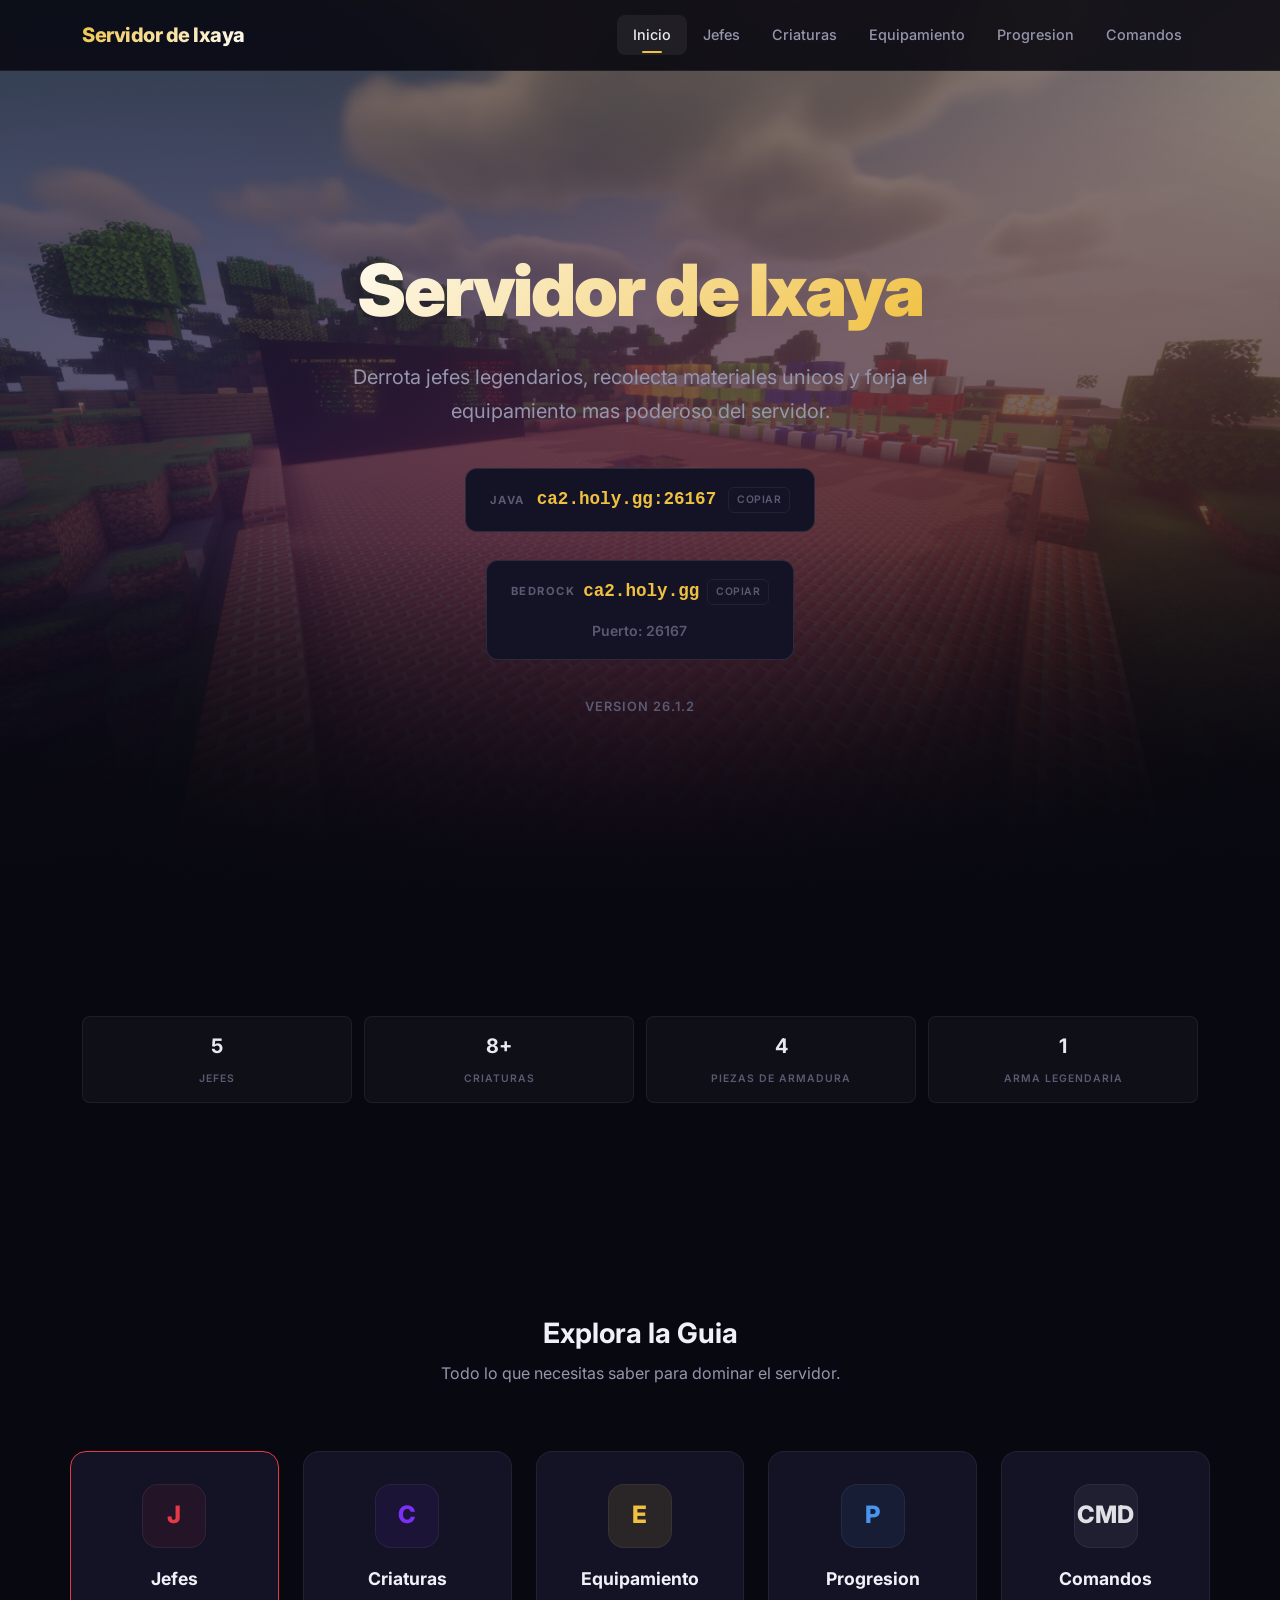
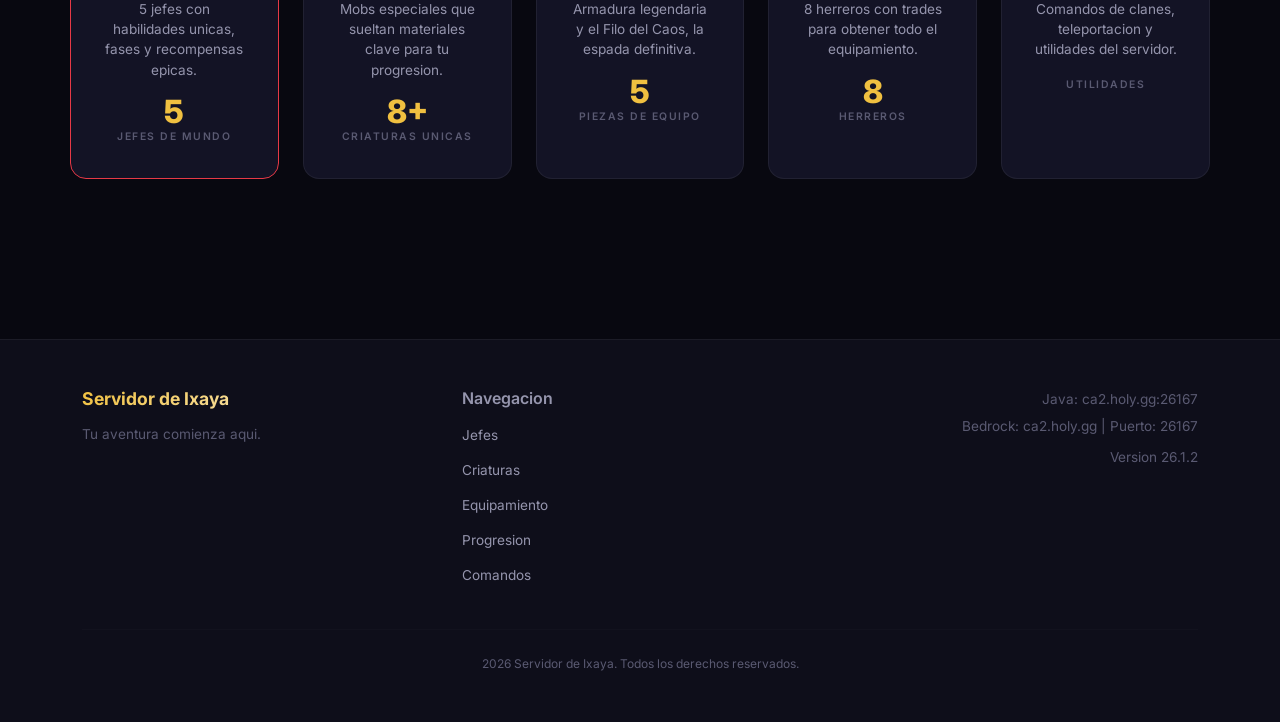
==== index.html @ 37107278 "pagina" ====
<!DOCTYPE html>
<html lang="es">
<head>
  <meta charset="UTF-8">
  <meta name="viewport" content="width=device-width, initial-scale=1.0">
  <title>Inicio - Servidor de Ixaya</title>
  <meta name="description" content="Servidor de Ixaya. Derrota jefes legendarios y forja equipamiento increible.">
  <link href="https://cdn.jsdelivr.net/npm/bootstrap@5.3.3/dist/css/bootstrap.min.css" rel="stylesheet">
  <link href="https://fonts.googleapis.com/css2?family=Inter:wght@300;400;500;600;700;800;900&display=swap" rel="stylesheet">
  <link href="css/styles.css" rel="stylesheet">
</head>
<body>

<nav class="navbar navbar-expand-lg navbar-dark fixed-top" id="main-navbar">
  <div class="container">
    <a class="navbar-brand" href="index.html">Servidor de Ixaya</a>
    <button class="navbar-toggler" type="button" data-bs-toggle="collapse" data-bs-target="#navbarNav" aria-controls="navbarNav" aria-expanded="false" aria-label="Toggle navigation">
      <span class="navbar-toggler-icon"></span>
    </button>
    <div class="collapse navbar-collapse" id="navbarNav">
      <ul class="navbar-nav ms-auto">
        <li class="nav-item"><a class="nav-link" href="index.html">Inicio</a></li>
        <li class="nav-item"><a class="nav-link" href="bosses.html">Jefes</a></li>
        <li class="nav-item"><a class="nav-link" href="mobs.html">Criaturas</a></li>
        <li class="nav-item"><a class="nav-link" href="equipment.html">Equipamiento</a></li>
        <li class="nav-item"><a class="nav-link" href="progression.html">Progresion</a></li>
        <li class="nav-item"><a class="nav-link" href="commands.html">Comandos</a></li>
      </ul>
    </div>
  </div>
</nav>

<section class="hero">
  <div class="hero-content">
    <h1 class="hero-title">Servidor de Ixaya</h1>
    <p class="hero-subtitle">Derrota jefes legendarios, recolecta materiales unicos y forja el equipamiento mas poderoso del servidor.</p>
    
    <div class="d-flex flex-wrap justify-content-center gap-3">
      <div class="ip-display">
        <span class="ip-label">JAVA</span>
        <span class="ip-value">ca2.holy.gg:26167</span>
        <span class="ip-copy">Copiar</span>
      </div>
      <div class="ip-display flex-column align-items-center">
        <div class="d-flex align-items-center gap-2">
            <span class="ip-label">BEDROCK</span>
            <span class="ip-value">ca2.holy.gg</span>
            <span class="ip-copy">Copiar</span>
        </div>
        <small style="color: var(--text-muted); font-weight: 600;">Puerto: 26167</small>
      </div>
    </div>
    
    <p class="hero-version">VERSION 26.1.2</p>
  </div>
</section>

<section class="content-section bg-surface">
  <div class="container">
    <div class="stat-grid animate-on-scroll">
      <div class="stat-item">
        <span class="stat-value">5</span>
        <span class="stat-label">Jefes</span>
      </div>
      <div class="stat-item">
        <span class="stat-value">8+</span>
        <span class="stat-label">Criaturas</span>
      </div>
      <div class="stat-item">
        <span class="stat-value">4</span>
        <span class="stat-label">Piezas de Armadura</span>
      </div>
      <div class="stat-item">
        <span class="stat-value">1</span>
        <span class="stat-label">Arma Legendaria</span>
      </div>
    </div>
  </div>
</section>

<section class="content-section container">
  <h2 class="section-title text-center">Explora la Guia</h2>
  <p class="section-subtitle text-center">Todo lo que necesitas saber para dominar el servidor.</p>
  
  <div class="row g-4 mt-2 justify-content-center">
    <div class="col-md-4 col-lg animate-on-scroll delay-1">
      <a href="bosses.html" class="nav-card" style="border-color: var(--rey-primary);">
        <div class="nav-card-icon" style="background: var(--rey-bg); color: var(--rey-primary);">J</div>
        <h3 class="nav-card-title">Jefes</h3>
        <p class="nav-card-desc">5 jefes con habilidades unicas, fases y recompensas epicas.</p>
        <div class="nav-card-count">5</div>
        <div class="nav-card-count-label">Jefes de mundo</div>
      </a>
    </div>
    <div class="col-md-4 col-lg animate-on-scroll delay-2">
      <a href="mobs.html" class="nav-card">
        <div class="nav-card-icon" style="background: var(--vacio-bg); color: var(--vacio-primary);">C</div>
        <h3 class="nav-card-title">Criaturas</h3>
        <p class="nav-card-desc">Mobs especiales que sueltan materiales clave para tu progresion.</p>
        <div class="nav-card-count">8+</div>
        <div class="nav-card-count-label">Criaturas unicas</div>
      </a>
    </div>
    <div class="col-md-4 col-lg animate-on-scroll delay-3">
      <a href="equipment.html" class="nav-card">
        <div class="nav-card-icon" style="background: rgba(240, 192, 64, 0.1); color: var(--gold);">E</div>
        <h3 class="nav-card-title">Equipamiento</h3>
        <p class="nav-card-desc">Armadura legendaria y el Filo del Caos, la espada definitiva.</p>
        <div class="nav-card-count">5</div>
        <div class="nav-card-count-label">Piezas de equipo</div>
      </a>
    </div>
    <div class="col-md-6 col-lg animate-on-scroll delay-4">
      <a href="progression.html" class="nav-card">
        <div class="nav-card-icon" style="background: var(--franco-bg); color: var(--franco-primary);">P</div>
        <h3 class="nav-card-title">Progresion</h3>
        <p class="nav-card-desc">8 herreros con trades para obtener todo el equipamiento.</p>
        <div class="nav-card-count">8</div>
        <div class="nav-card-count-label">Herreros</div>
      </a>
    </div>
    <div class="col-md-6 col-lg animate-on-scroll delay-5">
      <a href="commands.html" class="nav-card">
        <div class="nav-card-icon" style="background: var(--sombra-bg); color: var(--sombra-secondary);">CMD</div>
        <h3 class="nav-card-title">Comandos</h3>
        <p class="nav-card-desc">Comandos de clanes, teleportacion y utilidades del servidor.</p>
        <div class="nav-card-count"></div>
        <div class="nav-card-count-label">Utilidades</div>
      </a>
    </div>
  </div>
</section>

<footer class="site-footer">
  <div class="container">
    <div class="row">
      <div class="col-md-4">
        <h5 class="footer-title">Servidor de Ixaya</h5>
        <p class="footer-text">Tu aventura comienza aqui.</p>
      </div>
      <div class="col-md-4">
        <h6 style="color: var(--text-secondary); font-weight: 600; margin-bottom: 0.75rem;">Navegacion</h6>
        <ul class="footer-links">
          <li><a href="bosses.html">Jefes</a></li>
          <li><a href="mobs.html">Criaturas</a></li>
          <li><a href="equipment.html">Equipamiento</a></li>
          <li><a href="progression.html">Progresion</a></li>
          <li><a href="commands.html">Comandos</a></li>
        </ul>
      </div>
      <div class="col-md-4 text-md-end">
        <p class="footer-text">Java: ca2.holy.gg:26167</p>
        <p class="footer-text">Bedrock: ca2.holy.gg | Puerto: 26167</p>
        <p class="footer-text" style="margin-top: 0.5rem;">Version 26.1.2</p>
      </div>
    </div>
    <hr class="footer-divider">
    <p class="footer-bottom text-center">2026 Servidor de Ixaya. Todos los derechos reservados.</p>
  </div>
</footer>
<script src="https://cdn.jsdelivr.net/npm/bootstrap@5.3.3/dist/js/bootstrap.bundle.min.js"></script>
<script src="js/main.js"></script>
</body>
</html>
---- css/styles.css ----
/* ============================================
   SERVIDOR DE IXAYA - DESIGN SYSTEM
   ============================================ */

@import url('https://fonts.googleapis.com/css2?family=Inter:wght@300;400;500;600;700;800;900&display=swap');

/* === CSS VARIABLES === */
:root {
  /* Backgrounds */
  --bg-body: #080810;
  --bg-surface: #0e0e1a;
  --bg-card: #131325;
  --bg-card-hover: #1a1a35;
  --bg-elevated: #1e1e38;

  /* Borders */
  --border-subtle: rgba(255, 255, 255, 0.06);
  --border-default: rgba(255, 255, 255, 0.1);
  --border-hover: rgba(255, 255, 255, 0.18);

  /* Text */
  --text-primary: #e8e8f0;
  --text-secondary: #9595ad;
  --text-muted: #5a5a72;
  --text-heading: #f0f0f8;

  /* Boss Accent Colors */
  --rey-primary: #e63946;
  --rey-secondary: #ff6b6b;
  --rey-glow: rgba(230, 57, 70, 0.25);
  --rey-bg: rgba(230, 57, 70, 0.08);

  --franco-primary: #4895ef;
  --franco-secondary: #76b5ff;
  --franco-glow: rgba(72, 149, 239, 0.25);
  --franco-bg: rgba(72, 149, 239, 0.08);

  --sombra-primary: #adb5bd;
  --sombra-secondary: #dee2e6;
  --sombra-glow: rgba(173, 181, 189, 0.25);
  --sombra-bg: rgba(173, 181, 189, 0.08);

  --vacio-primary: #7b2ff7;
  --vacio-secondary: #a855f7;
  --vacio-glow: rgba(123, 47, 247, 0.25);
  --vacio-bg: rgba(123, 47, 247, 0.08);

  --dragon-primary: #e040a0;
  --dragon-secondary: #f472b6;
  --dragon-glow: rgba(224, 64, 160, 0.25);
  --dragon-bg: rgba(224, 64, 160, 0.08);

  /* Utilities */
  --gold: #f0c040;
  --success: #22c55e;
  --warning: #eab308;
  --danger: #ef4444;
  --info: #3b82f6;

  /* Spacing */
  --section-py: 6rem;
  --card-padding: 1.75rem;
  --border-radius: 12px;
  --border-radius-lg: 16px;

  /* Transitions */
  --transition-fast: 0.2s ease;
  --transition-normal: 0.3s ease;
  --transition-slow: 0.5s ease;
}

/* === BASE === */
* {
  margin: 0;
  padding: 0;
  box-sizing: border-box;
}

html {
  scroll-behavior: smooth;
  scroll-padding-top: 80px;
}

body {
  font-family: 'Inter', -apple-system, BlinkMacSystemFont, sans-serif;
  background-color: var(--bg-body);
  color: var(--text-primary);
  line-height: 1.7;
  overflow-x: hidden;
}

h1, h2, h3, h4, h5, h6 {
  color: var(--text-heading);
  font-weight: 700;
  line-height: 1.3;
}

a {
  color: var(--franco-primary);
  text-decoration: none;
  transition: color var(--transition-fast);
}

a:hover {
  color: var(--franco-secondary);
}

img {
  max-width: 100%;
  height: auto;
}

/* === SCROLLBAR === */
::-webkit-scrollbar {
  width: 8px;
}
::-webkit-scrollbar-track {
  background: var(--bg-body);
}
::-webkit-scrollbar-thumb {
  background: rgba(255, 255, 255, 0.12);
  border-radius: 4px;
}
::-webkit-scrollbar-thumb:hover {
  background: rgba(255, 255, 255, 0.2);
}

/* === NAVBAR === */
.navbar {
  background: rgba(8, 8, 16, 0.88);
  backdrop-filter: blur(20px) saturate(1.5);
  -webkit-backdrop-filter: blur(20px) saturate(1.5);
  border-bottom: 1px solid var(--border-subtle);
  padding: 0.8rem 0;
  transition: all var(--transition-normal);
  z-index: 1050;
}

.navbar.scrolled {
  padding: 0.5rem 0;
  background: rgba(8, 8, 16, 0.95);
  box-shadow: 0 4px 30px rgba(0, 0, 0, 0.5);
}

.navbar-brand {
  font-weight: 800 !important;
  font-size: 1.25rem !important;
  letter-spacing: -0.5px;
  background: linear-gradient(135deg, var(--gold), #fff);
  -webkit-background-clip: text;
  -webkit-text-fill-color: transparent;
  background-clip: text;
}

.nav-link {
  color: var(--text-secondary) !important;
  font-weight: 500;
  font-size: 0.9rem;
  padding: 0.5rem 1rem !important;
  border-radius: 8px;
  transition: all var(--transition-fast);
  position: relative;
}

.nav-link:hover,
.nav-link.active {
  color: var(--text-primary) !important;
  background: rgba(255, 255, 255, 0.06);
}

.nav-link.active::after {
  content: '';
  position: absolute;
  bottom: 2px;
  left: 50%;
  transform: translateX(-50%);
  width: 20px;
  height: 2px;
  background: var(--gold);
  border-radius: 1px;
}

.navbar-toggler {
  border-color: var(--border-default);
}

/* === HERO === */
.hero {
  min-height: 100vh;
  display: flex;
  align-items: center;
  justify-content: center;
  text-align: center;
  position: relative;
  overflow: hidden;
  padding-top: 76px;
  background: linear-gradient(to bottom, rgba(8,8,16,0.3), rgba(8,8,16,1)), url('../img/fondo-hero.png') no-repeat center center;
  background-size: cover;
}

.hero::before {
  content: '';
  position: absolute;
  inset: 0;
  background:
    radial-gradient(ellipse at 20% 50%, var(--vacio-glow), transparent 60%),
    radial-gradient(ellipse at 80% 50%, var(--rey-glow), transparent 60%),
    radial-gradient(ellipse at 50% 80%, var(--dragon-glow), transparent 50%);
  opacity: 0.5;
  animation: heroGlow 8s ease-in-out infinite alternate;
}

.hero::after {
  content: '';
  position: absolute;
  inset: 0;
  background: linear-gradient(180deg, transparent 60%, var(--bg-body));
  pointer-events: none;
}

.hero-content {
  position: relative;
  z-index: 2;
  max-width: 700px;
  padding: 0 1rem;
}

.hero-title {
  font-size: clamp(2.5rem, 6vw, 4.5rem);
  font-weight: 900;
  letter-spacing: -2px;
  margin-bottom: 1.5rem;
  background: linear-gradient(135deg, #fff 0%, var(--gold) 50%, #fff 100%);
  background-size: 200% auto;
  -webkit-background-clip: text;
  -webkit-text-fill-color: transparent;
  background-clip: text;
  animation: shimmer 3s linear infinite;
}

.hero-subtitle {
  font-size: 1.25rem;
  color: var(--text-secondary);
  max-width: 600px;
  margin: 0 auto 2.5rem;
  font-weight: 400;
}

.hero-version {
  font-size: 0.8rem;
  color: var(--text-muted);
  margin-top: 1.5rem;
  letter-spacing: 1px;
  text-transform: uppercase;
  font-weight: 600;
}

/* IP Display */
.ip-display {
  display: inline-flex;
  align-items: center;
  gap: 0.75rem;
  background: var(--bg-card);
  border: 1px solid var(--border-default);
  border-radius: var(--border-radius);
  padding: 1rem 1.5rem;
  cursor: pointer;
  transition: all var(--transition-normal);
  margin-bottom: 0.75rem;
}

.ip-display:hover {
  border-color: var(--gold);
  box-shadow: 0 0 20px rgba(240, 192, 64, 0.15);
  transform: translateY(-2px);
}

.ip-label {
  font-size: 0.7rem;
  text-transform: uppercase;
  letter-spacing: 1.5px;
  color: var(--text-muted);
  font-weight: 700;
}

.ip-value {
  font-family: 'Courier New', monospace;
  font-size: 1.1rem;
  color: var(--gold);
  font-weight: 600;
}

.ip-copy {
  font-size: 0.65rem;
  color: var(--text-muted);
  padding: 0.2rem 0.5rem;
  border: 1px solid var(--border-subtle);
  border-radius: 6px;
  transition: all var(--transition-fast);
  text-transform: uppercase;
  letter-spacing: 0.5px;
  font-weight: 600;
}

.ip-display:hover .ip-copy {
  color: var(--gold);
  border-color: var(--gold);
}

/* === PAGE HEADER === */
.page-header {
  padding: 8rem 0 3rem;
  text-align: center;
  position: relative;
}

.page-header::before {
  content: '';
  position: absolute;
  top: 0;
  left: 0;
  right: 0;
  height: 300px;
  background: radial-gradient(ellipse at center top, rgba(123, 47, 247, 0.08), transparent 70%);
  pointer-events: none;
}

.page-header h1 {
  font-size: 2.5rem;
  font-weight: 800;
  margin-bottom: 0.5rem;
  position: relative;
}

.page-header .lead {
  color: var(--text-secondary);
  font-size: 1.1rem;
  position: relative;
}

/* === SECTIONS === */
.content-section {
  padding: var(--section-py) 0;
}

.section-title {
  font-size: 1.75rem;
  font-weight: 700;
  margin-bottom: 0.5rem;
}

.section-subtitle {
  color: var(--text-secondary);
  margin-bottom: 2.5rem;
  font-size: 1rem;
}

.section-divider {
  border: none;
  height: 1px;
  background: linear-gradient(90deg, transparent, var(--border-default), transparent);
  margin: 4rem 0;
}

/* === GLASS CARD === */
.glass-card {
  background: var(--bg-card);
  border: 1px solid var(--border-subtle);
  border-radius: var(--border-radius-lg);
  padding: var(--card-padding);
  transition: all var(--transition-normal);
  position: relative;
  overflow: hidden;
}

.glass-card::before {
  content: '';
  position: absolute;
  top: 0;
  left: 0;
  right: 0;
  height: 1px;
  background: linear-gradient(90deg, transparent, rgba(255,255,255,0.1), transparent);
}

.glass-card:hover {
  background: var(--bg-card-hover);
  border-color: var(--border-hover);
  transform: translateY(-4px);
  box-shadow: 0 12px 40px rgba(0, 0, 0, 0.4);
}

/* === BOSS CARD === */
.boss-card {
  background: var(--bg-card);
  border: 1px solid var(--border-subtle);
  border-radius: var(--border-radius-lg);
  padding: 2rem;
  transition: all var(--transition-normal);
  position: relative;
  overflow: hidden;
}

.boss-card::before {
  content: '';
  position: absolute;
  top: 0;
  left: 0;
  width: 4px;
  height: 100%;
  border-radius: 4px 0 0 4px;
}

.boss-card:hover {
  transform: translateY(-4px);
  box-shadow: 0 12px 40px rgba(0, 0, 0, 0.4);
}

/* Boss color variants */
.boss-card.rey { border-color: rgba(230, 57, 70, 0.2); }
.boss-card.rey::before { background: var(--rey-primary); }
.boss-card.rey:hover { box-shadow: 0 12px 40px var(--rey-glow); border-color: rgba(230, 57, 70, 0.4); }
.boss-card.rey .boss-name { color: var(--rey-secondary); }
.boss-card.rey .skill-icon { background: var(--rey-primary); }

.boss-card.franco { border-color: rgba(72, 149, 239, 0.2); }
.boss-card.franco::before { background: var(--franco-primary); }
.boss-card.franco:hover { box-shadow: 0 12px 40px var(--franco-glow); border-color: rgba(72, 149, 239, 0.4); }
.boss-card.franco .boss-name { color: var(--franco-secondary); }
.boss-card.franco .skill-icon { background: var(--franco-primary); }

.boss-card.sombra { border-color: rgba(173, 181, 189, 0.2); }
.boss-card.sombra::before { background: var(--sombra-primary); }
.boss-card.sombra:hover { box-shadow: 0 12px 40px var(--sombra-glow); border-color: rgba(173, 181, 189, 0.4); }
.boss-card.sombra .boss-name { color: var(--sombra-secondary); }
.boss-card.sombra .skill-icon { background: var(--sombra-primary); }

.boss-card.vacio { border-color: rgba(123, 47, 247, 0.2); }
.boss-card.vacio::before { background: var(--vacio-primary); }
.boss-card.vacio:hover { box-shadow: 0 12px 40px var(--vacio-glow); border-color: rgba(123, 47, 247, 0.4); }
.boss-card.vacio .boss-name { color: var(--vacio-secondary); }
.boss-card.vacio .skill-icon { background: var(--vacio-primary); }

.boss-card.dragon { border-color: rgba(224, 64, 160, 0.2); }
.boss-card.dragon::before { background: var(--dragon-primary); }
.boss-card.dragon:hover { box-shadow: 0 12px 40px var(--dragon-glow); border-color: rgba(224, 64, 160, 0.4); }
.boss-card.dragon .boss-name { color: var(--dragon-secondary); }
.boss-card.dragon .skill-icon { background: var(--dragon-primary); }

.boss-name {
  font-size: 1.5rem;
  font-weight: 800;
  margin-bottom: 0.25rem;
}

.boss-type {
  font-size: 0.75rem;
  color: var(--text-muted);
  text-transform: uppercase;
  letter-spacing: 1.5px;
  font-weight: 600;
  margin-bottom: 1.25rem;
}

/* === HEALTH BAR === */
.health-bar-container {
  background: rgba(255, 255, 255, 0.05);
  border-radius: 8px;
  height: 12px;
  overflow: hidden;
  margin-bottom: 0.5rem;
}

.health-bar {
  height: 100%;
  border-radius: 8px;
  transition: width 1.5s cubic-bezier(0.16, 1, 0.3, 1);
  width: 0;
  position: relative;
}

.health-bar::after {
  content: '';
  position: absolute;
  inset: 0;
  background: linear-gradient(180deg, rgba(255,255,255,0.2), transparent);
  border-radius: 8px;
}

.health-bar.rey { background: linear-gradient(90deg, #991b1b, var(--rey-primary)); }
.health-bar.franco { background: linear-gradient(90deg, #1e3a5f, var(--franco-primary)); }
.health-bar.sombra { background: linear-gradient(90deg, #4a4a5a, var(--sombra-primary)); }
.health-bar.vacio { background: linear-gradient(90deg, #3b0764, var(--vacio-primary)); }
.health-bar.dragon { background: linear-gradient(90deg, #701a75, var(--dragon-primary)); }
.health-bar.default { background: linear-gradient(90deg, var(--danger), var(--success)); }

.health-text {
  font-size: 0.85rem;
  color: var(--text-secondary);
  display: flex;
  justify-content: space-between;
}

/* === STAT GRID === */
.stat-grid {
  display: grid;
  grid-template-columns: repeat(auto-fit, minmax(120px, 1fr));
  gap: 0.75rem;
  margin: 1.25rem 0;
}

.stat-item {
  background: rgba(255, 255, 255, 0.03);
  border-radius: 8px;
  padding: 0.75rem;
  text-align: center;
  border: 1px solid var(--border-subtle);
}

.stat-value {
  font-size: 1.25rem;
  font-weight: 700;
  display: block;
}

.stat-label {
  font-size: 0.65rem;
  color: var(--text-muted);
  text-transform: uppercase;
  letter-spacing: 1px;
  font-weight: 600;
  margin-top: 0.15rem;
}

/* === SKILL LIST === */
.skill-list {
  list-style: none;
  padding: 0;
  margin: 1rem 0;
}

.skill-list li {
  padding: 0.5rem 0;
  border-bottom: 1px solid var(--border-subtle);
  font-size: 0.9rem;
  display: flex;
  align-items: flex-start;
  gap: 0.6rem;
}

.skill-list li:last-child {
  border-bottom: none;
}

.skill-icon {
  width: 6px;
  height: 6px;
  border-radius: 50%;
  margin-top: 9px;
  flex-shrink: 0;
}

.skill-trigger {
  font-size: 0.7rem;
  background: rgba(255,255,255,0.05);
  padding: 0.15rem 0.5rem;
  border-radius: 4px;
  color: var(--text-muted);
  font-weight: 600;
  white-space: nowrap;
  margin-left: auto;
  flex-shrink: 0;
}

/* === DROP TABLE === */
.drop-table {
  width: 100%;
  border-collapse: separate;
  border-spacing: 0;
}

.drop-table th {
  font-size: 0.65rem;
  text-transform: uppercase;
  letter-spacing: 1.5px;
  color: var(--text-muted);
  font-weight: 700;
  padding: 0.75rem 1rem;
  border-bottom: 1px solid var(--border-default);
  text-align: left;
}

.drop-table td {
  padding: 0.65rem 1rem;
  border-bottom: 1px solid var(--border-subtle);
  font-size: 0.9rem;
  vertical-align: middle;
}

.drop-table tbody tr {
  transition: background var(--transition-fast);
}

.drop-table tbody tr:hover {
  background: rgba(255, 255, 255, 0.03);
}

.drop-table tbody tr:last-child td {
  border-bottom: none;
}

.drop-chance {
  font-weight: 600;
  color: var(--gold);
}

.drop-chance.guaranteed {
  color: var(--success);
}

/* === TRADE CARD === */
.trade-card {
  background: var(--bg-card);
  border: 1px solid var(--border-subtle);
  border-radius: var(--border-radius-lg);
  padding: 1.5rem;
  margin-bottom: 1.5rem;
  transition: all var(--transition-normal);
}

.trade-card:hover {
  border-color: var(--border-hover);
  background: var(--bg-card-hover);
}

.trade-header {
  display: flex;
  align-items: center;
  gap: 0.75rem;
  margin-bottom: 1.25rem;
  padding-bottom: 1rem;
  border-bottom: 1px solid var(--border-subtle);
}

.trade-number {
  width: 36px;
  height: 36px;
  display: flex;
  align-items: center;
  justify-content: center;
  border-radius: 10px;
  font-weight: 700;
  font-size: 0.85rem;
  background: rgba(255,255,255,0.05);
  border: 1px solid var(--border-default);
  flex-shrink: 0;
}

.trade-name {
  font-weight: 700;
  font-size: 1.1rem;
}

.trade-desc {
  font-size: 0.85rem;
  color: var(--text-secondary);
}

.trade-row {
  display: flex;
  align-items: center;
  gap: 0.75rem;
  padding: 0.85rem 0;
  border-bottom: 1px solid var(--border-subtle);
  flex-wrap: wrap;
}

.trade-row:last-child {
  border-bottom: none;
}

.trade-row-num {
  font-size: 0.7rem;
  color: var(--text-muted);
  font-weight: 700;
  width: 24px;
  flex-shrink: 0;
}

.trade-input {
  display: flex;
  align-items: center;
  gap: 0.5rem;
  flex-wrap: wrap;
}

.trade-arrow {
  color: var(--text-muted);
  font-size: 1.1rem;
  flex-shrink: 0;
  font-weight: 300;
}

.trade-output {
  font-weight: 600;
}

.trade-item {
  background: rgba(255, 255, 255, 0.04);
  padding: 0.35rem 0.75rem;
  border-radius: 6px;
  font-size: 0.85rem;
  border: 1px solid var(--border-subtle);
  white-space: nowrap;
}

.trade-item.result {
  border-color: rgba(240, 192, 64, 0.4);
  color: var(--gold);
  background: rgba(240, 192, 64, 0.08);
  font-weight: 600;
}

.trade-item.legendary {
  border-color: rgba(224, 64, 160, 0.4);
  color: var(--dragon-secondary);
  background: rgba(224, 64, 160, 0.08);
  font-weight: 600;
}

.trade-plus {
  color: var(--text-muted);
  font-weight: 600;
  font-size: 0.9rem;
}

/* === NAV CARDS (Home page) === */
.nav-card {
  background: var(--bg-card);
  border: 1px solid var(--border-subtle);
  border-radius: var(--border-radius-lg);
  padding: 2rem;
  text-align: center;
  transition: all var(--transition-normal);
  display: block;
  height: 100%;
  color: var(--text-primary);
  text-decoration: none !important;
}

.nav-card:hover {
  background: var(--bg-card-hover);
  border-color: var(--border-hover);
  transform: translateY(-6px);
  box-shadow: 0 16px 48px rgba(0, 0, 0, 0.4);
  color: var(--text-primary);
}

.nav-card-icon {
  width: 64px;
  height: 64px;
  border-radius: 16px;
  display: flex;
  align-items: center;
  justify-content: center;
  margin: 0 auto 1.25rem;
  font-size: 1.5rem;
  font-weight: 800;
  border: 1px solid var(--border-subtle);
}

.nav-card-title {
  font-size: 1.1rem;
  font-weight: 700;
  margin-bottom: 0.5rem;
}

.nav-card-desc {
  font-size: 0.85rem;
  color: var(--text-secondary);
  line-height: 1.5;
}

.nav-card-count {
  margin-top: 1rem;
  font-size: 2rem;
  font-weight: 800;
  color: var(--gold);
  line-height: 1;
}

.nav-card-count-label {
  font-size: 0.65rem;
  color: var(--text-muted);
  text-transform: uppercase;
  letter-spacing: 1.5px;
  font-weight: 600;
}

/* === EQUIPMENT DISPLAY === */
.equip-card {
  background: var(--bg-card);
  border: 1px solid var(--border-subtle);
  border-radius: var(--border-radius-lg);
  padding: 2rem;
  transition: all var(--transition-normal);
  position: relative;
  height: 100%;
}

.equip-card:hover {
  transform: translateY(-4px);
  box-shadow: 0 12px 40px rgba(0, 0, 0, 0.4);
  border-color: var(--border-hover);
}

.equip-slot {
  font-size: 0.65rem;
  text-transform: uppercase;
  letter-spacing: 2px;
  color: var(--text-muted);
  font-weight: 700;
  margin-bottom: 0.5rem;
}

.equip-name {
  font-size: 1.3rem;
  font-weight: 800;
  margin-bottom: 0.25rem;
}

.equip-base {
  font-size: 0.75rem;
  color: var(--text-muted);
  margin-bottom: 1rem;
}

.equip-lore {
  font-style: italic;
  color: var(--text-secondary);
  font-size: 0.85rem;
  margin-bottom: 1.25rem;
  padding-bottom: 1rem;
  border-bottom: 1px solid var(--border-subtle);
}

.equip-stat {
  display: flex;
  justify-content: space-between;
  padding: 0.4rem 0;
  font-size: 0.9rem;
  border-bottom: 1px solid var(--border-subtle);
}

.equip-stat:last-of-type {
  border-bottom: none;
}

.equip-stat-name {
  color: var(--text-secondary);
}

.equip-stat-value {
  font-weight: 600;
}

.equip-stat-value.positive { color: var(--success); }
.equip-stat-value.gold { color: var(--gold); }

.equip-source {
  margin-top: 1.25rem;
  padding-top: 1rem;
  border-top: 1px solid var(--border-subtle);
}

.equip-link {
  display: inline-flex;
  align-items: center;
  gap: 0.4rem;
  font-size: 0.85rem;
  color: var(--franco-primary);
  font-weight: 600;
  transition: all var(--transition-fast);
}

.equip-link:hover {
  color: var(--franco-secondary);
  gap: 0.6rem;
}

/* Color coded equipment */
.equip-card.rey { border-color: rgba(230, 57, 70, 0.15); }
.equip-card.rey:hover { border-color: rgba(230, 57, 70, 0.35); box-shadow: 0 12px 40px var(--rey-glow); }
.equip-card.rey .equip-name { color: var(--rey-secondary); }

.equip-card.franco { border-color: rgba(72, 149, 239, 0.15); }
.equip-card.franco:hover { border-color: rgba(72, 149, 239, 0.35); box-shadow: 0 12px 40px var(--franco-glow); }

.equip-card.sombra { border-color: rgba(173, 181, 189, 0.15); }
.equip-card.sombra:hover { border-color: rgba(173, 181, 189, 0.35); box-shadow: 0 12px 40px var(--sombra-glow); }

.equip-card.vacio { border-color: rgba(123, 47, 247, 0.15); }
.equip-card.vacio:hover { border-color: rgba(123, 47, 247, 0.35); box-shadow: 0 12px 40px var(--vacio-glow); }

.equip-card.dragon { border-color: rgba(224, 64, 160, 0.15); }
.equip-card.dragon:hover { border-color: rgba(224, 64, 160, 0.35); box-shadow: 0 12px 40px var(--dragon-glow); }
.equip-card.dragon .equip-name { color: var(--dragon-secondary); }

/* === TOTAL SET STATS === */
.set-total {
  background: linear-gradient(135deg, var(--bg-card), var(--bg-elevated));
  border: 1px solid rgba(240, 192, 64, 0.25);
  border-radius: var(--border-radius-lg);
  padding: 2rem;
  position: relative;
  overflow: hidden;
}

.set-total::before {
  content: '';
  position: absolute;
  inset: 0;
  background: radial-gradient(ellipse at center, rgba(240, 192, 64, 0.04), transparent 70%);
  pointer-events: none;
}

.set-total-title {
  color: var(--gold);
  font-size: 1.25rem;
  font-weight: 800;
  margin-bottom: 1.25rem;
  position: relative;
}

/* === PHASE CARD === */
.phase-card {
  background: var(--bg-card);
  border-left: 3px solid;
  border-radius: 0 var(--border-radius) var(--border-radius) 0;
  padding: 1.25rem 1.5rem;
  margin-bottom: 0.75rem;
  transition: all var(--transition-normal);
}

.phase-card:hover {
  background: var(--bg-card-hover);
  transform: translateX(4px);
}

.phase-name {
  font-weight: 700;
  margin-bottom: 0.25rem;
  font-size: 1rem;
}

.phase-trigger {
  font-size: 0.75rem;
  color: var(--text-muted);
  margin-bottom: 0.5rem;
  font-weight: 600;
  text-transform: uppercase;
  letter-spacing: 1px;
}

.phase-desc {
  font-size: 0.9rem;
  color: var(--text-secondary);
}

.phase-summons {
  margin-top: 0.5rem;
  font-size: 0.8rem;
  color: var(--text-muted);
}

/* === COMMAND CARDS === */
.cmd-group {
  background: var(--bg-card);
  border: 1px solid var(--border-subtle);
  border-radius: var(--border-radius-lg);
  padding: 2rem;
  margin-bottom: 1.5rem;
}

.cmd-group-title {
  font-size: 1.15rem;
  font-weight: 700;
  margin-bottom: 1.25rem;
  padding-bottom: 0.75rem;
  border-bottom: 1px solid var(--border-subtle);
}

.cmd-item {
  display: flex;
  gap: 1rem;
  padding: 0.65rem 0;
  border-bottom: 1px solid var(--border-subtle);
  align-items: flex-start;
}

.cmd-item:last-child {
  border-bottom: none;
}

.cmd-code {
  font-family: 'Courier New', monospace;
  background: rgba(255, 255, 255, 0.05);
  padding: 0.25rem 0.65rem;
  border-radius: 6px;
  font-size: 0.8rem;
  color: var(--franco-secondary);
  white-space: nowrap;
  flex-shrink: 0;
  border: 1px solid var(--border-subtle);
}

.cmd-desc {
  font-size: 0.88rem;
  color: var(--text-secondary);
  line-height: 1.5;
}

/* === INVOCATION FLOW === */
.invocation-flow {
  display: flex;
  align-items: center;
  gap: 0.75rem;
  flex-wrap: wrap;
  padding: 1rem 0;
}

.invocation-step {
  background: rgba(255, 255, 255, 0.03);
  border: 1px solid var(--border-subtle);
  border-radius: 8px;
  padding: 0.65rem 1rem;
  text-align: center;
  font-size: 0.85rem;
}

.invocation-step.highlight {
  border-color: var(--gold);
  color: var(--gold);
  background: rgba(240, 192, 64, 0.06);
}

.invocation-arrow {
  color: var(--text-muted);
  font-size: 1.2rem;
}

/* === BADGES === */
.badge-custom {
  font-size: 0.65rem;
  text-transform: uppercase;
  letter-spacing: 1px;
  font-weight: 700;
  padding: 0.3rem 0.65rem;
  border-radius: 6px;
  display: inline-block;
}

.badge-rey { background: var(--rey-bg); color: var(--rey-secondary); border: 1px solid rgba(230, 57, 70, 0.3); }
.badge-franco { background: var(--franco-bg); color: var(--franco-secondary); border: 1px solid rgba(72, 149, 239, 0.3); }
.badge-sombra { background: var(--sombra-bg); color: var(--sombra-secondary); border: 1px solid rgba(173, 181, 189, 0.3); }
.badge-vacio { background: var(--vacio-bg); color: var(--vacio-secondary); border: 1px solid rgba(123, 47, 247, 0.3); }
.badge-dragon { background: var(--dragon-bg); color: var(--dragon-secondary); border: 1px solid rgba(224, 64, 160, 0.3); }
.badge-gold { background: rgba(240, 192, 64, 0.1); color: var(--gold); border: 1px solid rgba(240, 192, 64, 0.3); }
.badge-success { background: rgba(34, 197, 94, 0.1); color: var(--success); border: 1px solid rgba(34, 197, 94, 0.3); }
.badge-danger { background: rgba(239, 68, 68, 0.1); color: var(--danger); border: 1px solid rgba(239, 68, 68, 0.3); }

/* === MOB CARD === */
.mob-card {
  background: var(--bg-card);
  border: 1px solid var(--border-subtle);
  border-radius: var(--border-radius-lg);
  padding: 1.75rem;
  transition: all var(--transition-normal);
  height: 100%;
}

.mob-card:hover {
  background: var(--bg-card-hover);
  border-color: var(--border-hover);
  transform: translateY(-3px);
  box-shadow: 0 8px 30px rgba(0, 0, 0, 0.3);
}

.mob-name {
  font-size: 1.15rem;
  font-weight: 700;
  margin-bottom: 0.2rem;
}

.mob-type {
  font-size: 0.7rem;
  color: var(--text-muted);
  text-transform: uppercase;
  letter-spacing: 1.5px;
  font-weight: 600;
  margin-bottom: 1rem;
}

/* === ENCHANTMENT LIST === */
.enchant-list {
  list-style: none;
  padding: 0;
  margin: 0;
}

.enchant-list li {
  padding: 0.3rem 0;
  font-size: 0.85rem;
  color: var(--text-secondary);
  display: flex;
  align-items: center;
  gap: 0.5rem;
}

.enchant-dot {
  width: 4px;
  height: 4px;
  border-radius: 50%;
  background: var(--vacio-primary);
  flex-shrink: 0;
}

/* === COPY TOAST === */
.copy-toast {
  position: fixed;
  bottom: 2rem;
  left: 50%;
  transform: translateX(-50%) translateY(100px);
  background: var(--bg-elevated);
  border: 1px solid var(--success);
  color: var(--success);
  padding: 0.75rem 1.5rem;
  border-radius: var(--border-radius);
  font-size: 0.85rem;
  font-weight: 600;
  z-index: 9999;
  opacity: 0;
  transition: all 0.3s ease;
  pointer-events: none;
}

.copy-toast.show {
  opacity: 1;
  transform: translateX(-50%) translateY(0);
}

/* === LINK INDICATOR === */
.link-arrow {
  display: inline-block;
  transition: transform var(--transition-fast);
}

a:hover .link-arrow {
  transform: translateX(3px);
}

/* === INFO BOX === */
.info-box {
  background: var(--bg-card);
  border: 1px solid var(--border-default);
  border-radius: var(--border-radius);
  padding: 1.25rem 1.5rem;
  margin: 1.5rem 0;
  display: flex;
  align-items: flex-start;
  gap: 0.75rem;
}

.info-box-icon {
  font-size: 1.1rem;
  flex-shrink: 0;
  margin-top: 2px;
}

.info-box p {
  margin: 0;
  font-size: 0.9rem;
  color: var(--text-secondary);
}

/* === FOOTER === */
.site-footer {
  background: var(--bg-surface);
  border-top: 1px solid var(--border-subtle);
  padding: 3rem 0 2rem;
  margin-top: 4rem;
}

.footer-title {
  font-size: 1.1rem;
  font-weight: 700;
  margin-bottom: 0.75rem;
  background: linear-gradient(135deg, var(--gold), #fff);
  -webkit-background-clip: text;
  -webkit-text-fill-color: transparent;
  background-clip: text;
}

.footer-text {
  font-size: 0.85rem;
  color: var(--text-muted);
  margin-bottom: 0.25rem;
}

.footer-links {
  list-style: none;
  padding: 0;
}

.footer-links li {
  margin-bottom: 0.5rem;
}

.footer-links a {
  color: var(--text-secondary);
  font-size: 0.85rem;
  transition: color var(--transition-fast);
}

.footer-links a:hover {
  color: var(--text-primary);
}

.footer-divider {
  border: none;
  height: 1px;
  background: var(--border-subtle);
  margin: 1.5rem 0;
}

.footer-bottom {
  font-size: 0.75rem;
  color: var(--text-muted);
}

/* === ANIMATIONS === */
@keyframes shimmer {
  0% { background-position: -200% center; }
  100% { background-position: 200% center; }
}

@keyframes heroGlow {
  0% { opacity: 0.3; transform: scale(1); }
  100% { opacity: 0.6; transform: scale(1.05); }
}

@keyframes fadeInUp {
  from { opacity: 0; transform: translateY(30px); }
  to { opacity: 1; transform: translateY(0); }
}

.animate-on-scroll {
  opacity: 0;
  transform: translateY(30px);
  transition: all 0.6s cubic-bezier(0.16, 1, 0.3, 1);
}

.animate-on-scroll.visible {
  opacity: 1;
  transform: translateY(0);
}

.delay-1 { transition-delay: 0.1s; }
.delay-2 { transition-delay: 0.2s; }
.delay-3 { transition-delay: 0.3s; }
.delay-4 { transition-delay: 0.4s; }
.delay-5 { transition-delay: 0.5s; }

/* === RESPONSIVE === */
@media (max-width: 992px) {
  :root {
    --section-py: 4rem;
  }

  .hero-title {
    font-size: 2.5rem;
  }

  .navbar-collapse {
    background: var(--bg-surface);
    border-radius: var(--border-radius);
    padding: 1rem;
    margin-top: 0.75rem;
    border: 1px solid var(--border-subtle);
  }
}

@media (max-width: 768px) {
  :root {
    --section-py: 3rem;
    --card-padding: 1.25rem;
  }

  .hero-title {
    font-size: 2rem;
    letter-spacing: -1px;
  }

  .hero-subtitle {
    font-size: 1rem;
  }

  .stat-grid {
    grid-template-columns: repeat(2, 1fr);
  }

  .invocation-flow {
    flex-direction: column;
    align-items: stretch;
  }

  .invocation-arrow {
    transform: rotate(90deg);
    text-align: center;
  }

  .trade-row {
    flex-direction: column;
    align-items: flex-start;
  }

  .cmd-item {
    flex-direction: column;
    gap: 0.35rem;
  }

  .page-header h1 {
    font-size: 2rem;
  }

  .boss-name {
    font-size: 1.25rem;
  }

  .ip-display {
    flex-direction: column;
    gap: 0.35rem;
    text-align: center;
  }
}
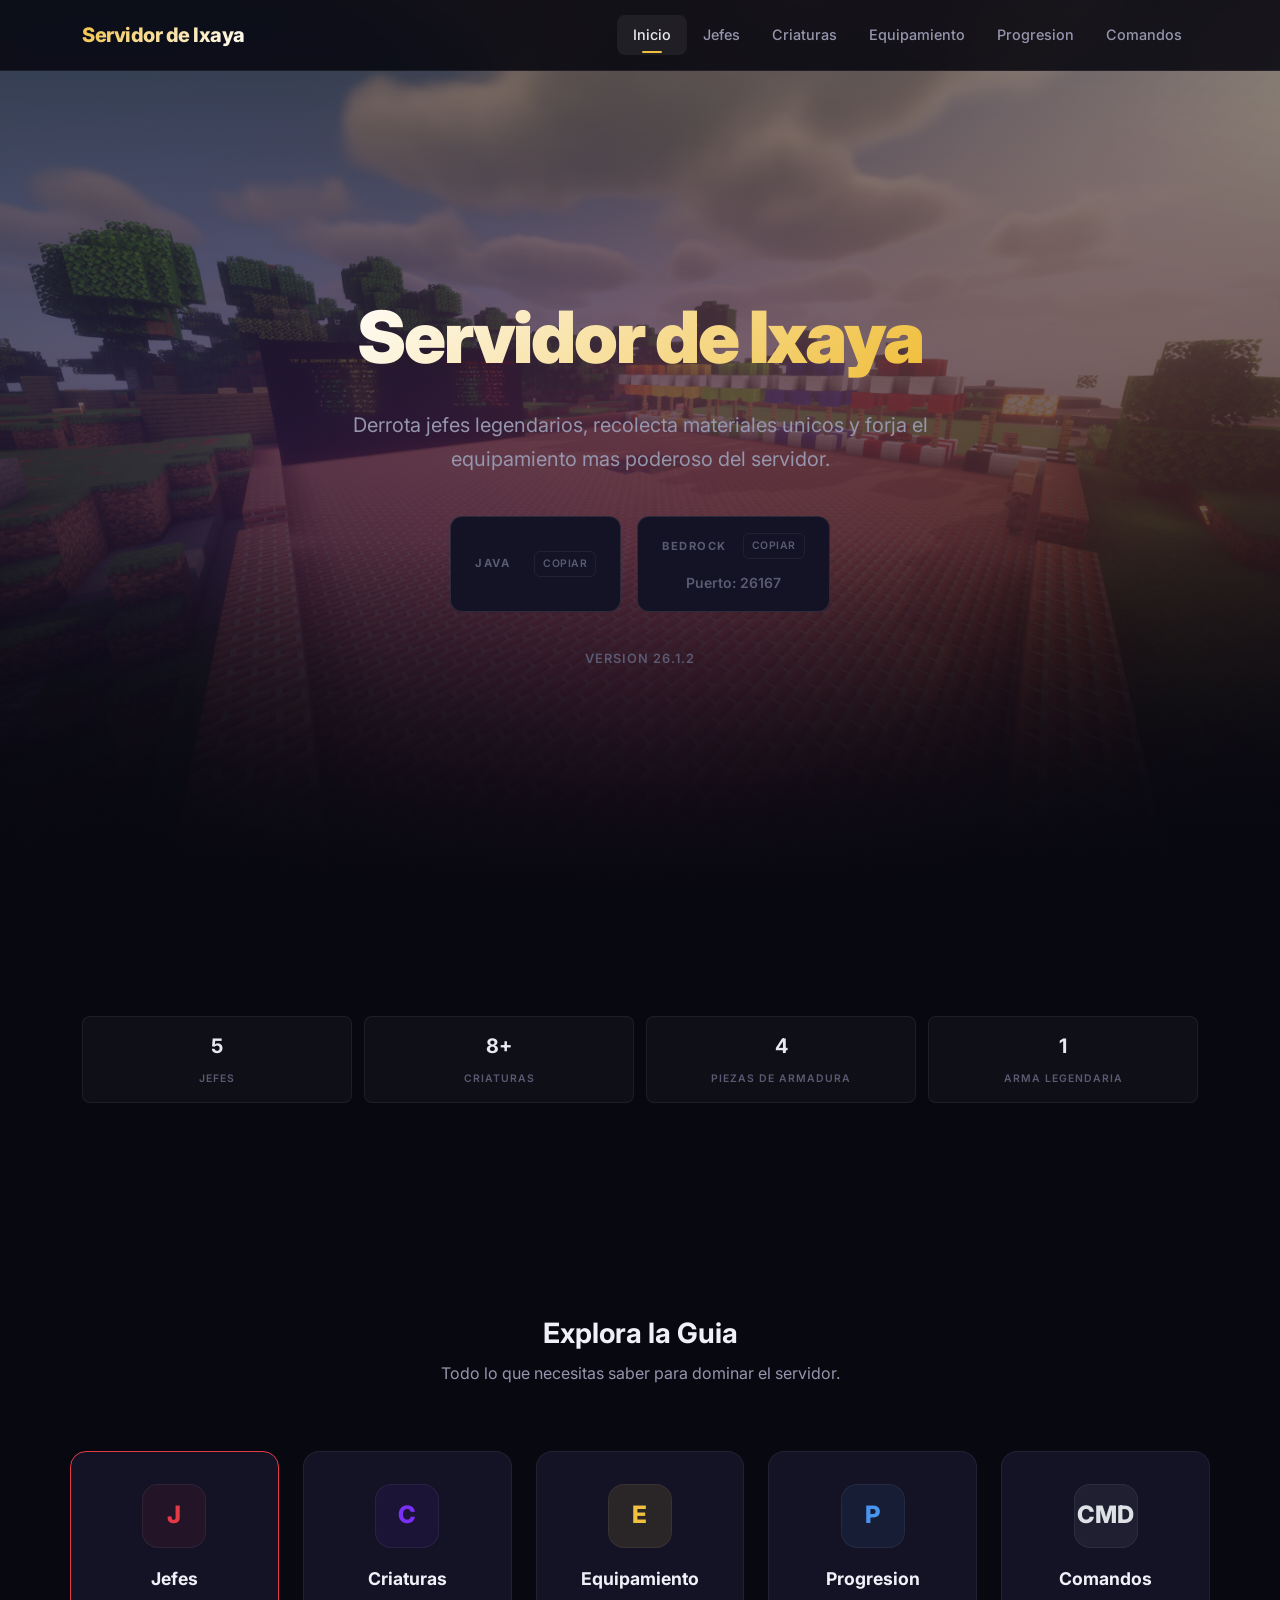
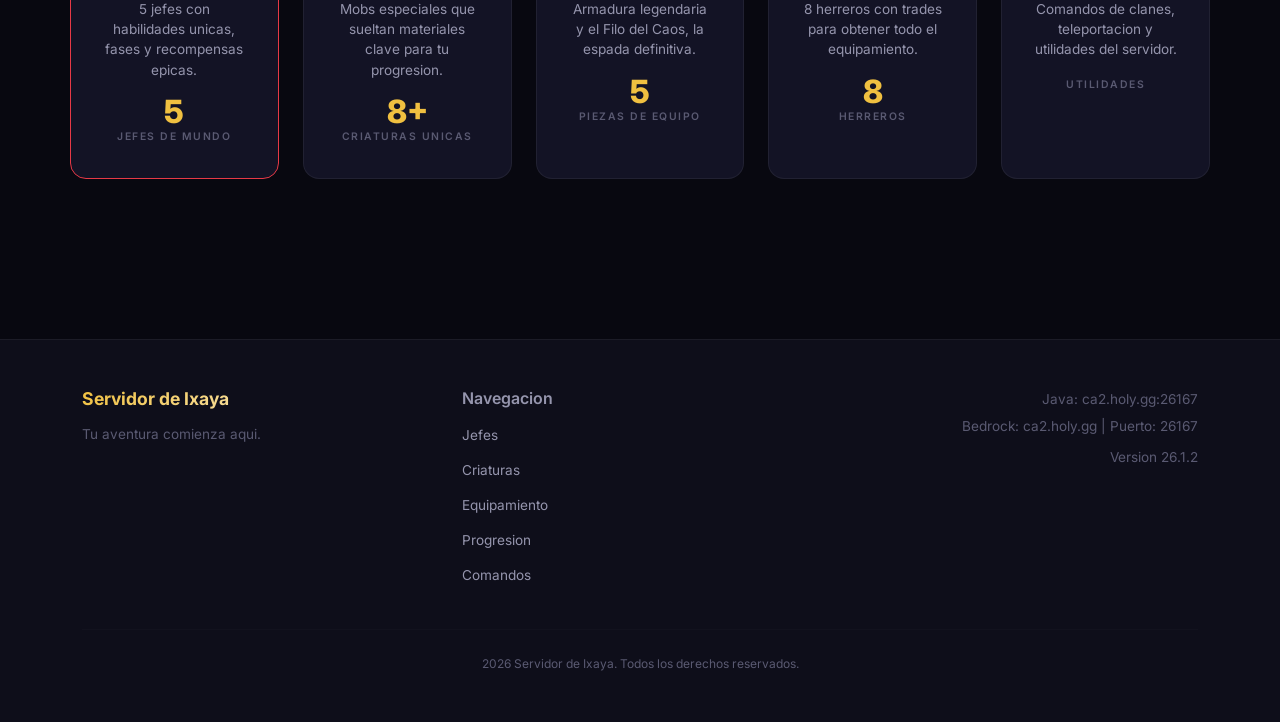
==== commit 59d8868f: "correcion" ====
--- a/index.html
+++ b/index.html
@@ -38,13 +38,13 @@
     <div class="d-flex flex-wrap justify-content-center gap-3">
       <div class="ip-display">
         <span class="ip-label">JAVA</span>
-        <span class="ip-value">ca2.holy.gg:26167</span>
+        <span class="ip-value"></span>
         <span class="ip-copy">Copiar</span>
       </div>
       <div class="ip-display flex-column align-items-center">
         <div class="d-flex align-items-center gap-2">
             <span class="ip-label">BEDROCK</span>
-            <span class="ip-value">ca2.holy.gg</span>
+            <span class="ip-value"></span>
             <span class="ip-copy">Copiar</span>
         </div>
         <small style="color: var(--text-muted); font-weight: 600;">Puerto: 26167</small>
